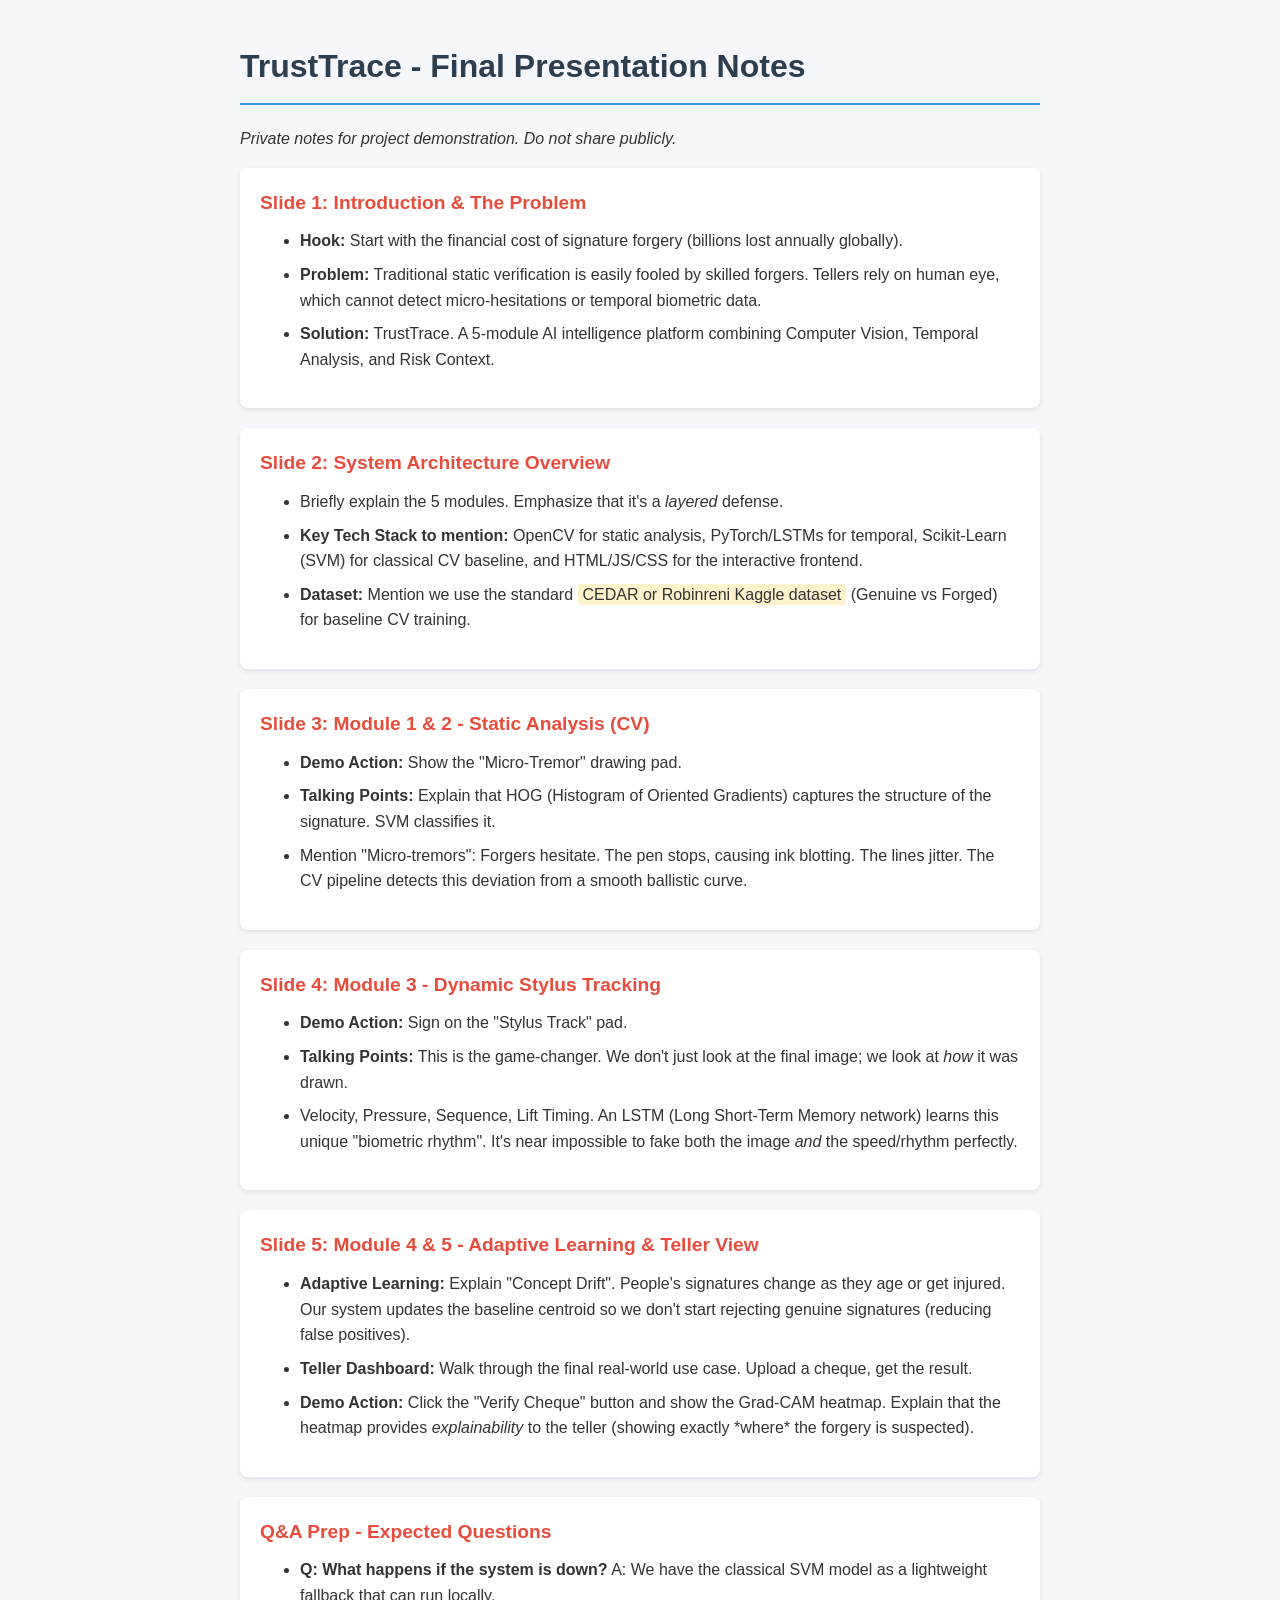
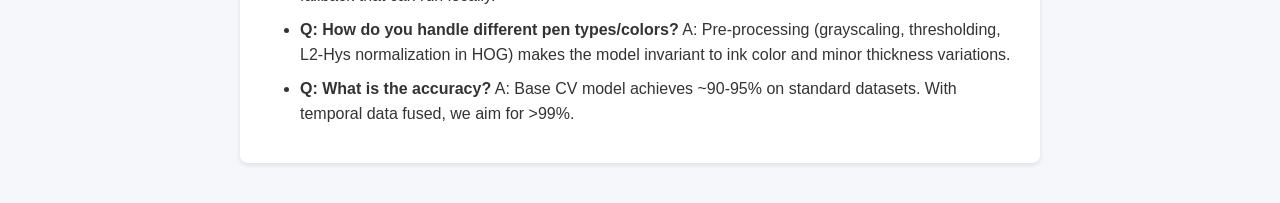
==== PRESENTATION.html @ 5926b312 "Initial commit" ====
<!DOCTYPE html>
<html lang="en">
<head>
    <meta charset="UTF-8">
    <meta name="viewport" content="width=device-width, initial-scale=1.0">
    <title>TrustTrace - Presentation Notes</title>
    <style>
        body {
            font-family: 'Segoe UI', Tahoma, Geneva, Verdana, sans-serif;
            line-height: 1.6;
            color: #333;
            max-width: 800px;
            margin: 0 auto;
            padding: 20px;
            background: #f5f7fa;
        }
        h1 { color: #2c3e50; border-bottom: 2px solid #3498db; padding-bottom: 10px; }
        h2 { color: #2980b9; margin-top: 30px; }
        .slide { background: white; padding: 20px; margin-bottom: 20px; border-radius: 8px; box-shadow: 0 2px 5px rgba(0,0,0,0.1); }
        .slide-title { font-weight: bold; font-size: 1.2em; color: #e74c3c; margin-bottom: 10px; }
        ul { margin-top: 10px; }
        li { margin-bottom: 8px; }
        .highlight { background: #fff3cd; padding: 2px 5px; border-radius: 3px; }
    </style>
</head>
<body>

    <h1>TrustTrace - Final Presentation Notes</h1>
    <p><em>Private notes for project demonstration. Do not share publicly.</em></p>

    <div class="slide">
        <div class="slide-title">Slide 1: Introduction & The Problem</div>
        <ul>
            <li><strong>Hook:</strong> Start with the financial cost of signature forgery (billions lost annually globally).</li>
            <li><strong>Problem:</strong> Traditional static verification is easily fooled by skilled forgers. Tellers rely on human eye, which cannot detect micro-hesitations or temporal biometric data.</li>
            <li><strong>Solution:</strong> TrustTrace. A 5-module AI intelligence platform combining Computer Vision, Temporal Analysis, and Risk Context.</li>
        </ul>
    </div>

    <div class="slide">
        <div class="slide-title">Slide 2: System Architecture Overview</div>
        <ul>
            <li>Briefly explain the 5 modules. Emphasize that it's a <em>layered</em> defense.</li>
            <li><strong>Key Tech Stack to mention:</strong> OpenCV for static analysis, PyTorch/LSTMs for temporal, Scikit-Learn (SVM) for classical CV baseline, and HTML/JS/CSS for the interactive frontend.</li>
            <li><strong>Dataset:</strong> Mention we use the standard <span class="highlight">CEDAR or Robinreni Kaggle dataset</span> (Genuine vs Forged) for baseline CV training.</li>
        </ul>
    </div>

    <div class="slide">
        <div class="slide-title">Slide 3: Module 1 & 2 - Static Analysis (CV)</div>
        <ul>
            <li><strong>Demo Action:</strong> Show the "Micro-Tremor" drawing pad.</li>
            <li><strong>Talking Points:</strong> Explain that HOG (Histogram of Oriented Gradients) captures the structure of the signature. SVM classifies it.</li>
            <li>Mention "Micro-tremors": Forgers hesitate. The pen stops, causing ink blotting. The lines jitter. The CV pipeline detects this deviation from a smooth ballistic curve.</li>
        </ul>
    </div>

    <div class="slide">
        <div class="slide-title">Slide 4: Module 3 - Dynamic Stylus Tracking</div>
        <ul>
            <li><strong>Demo Action:</strong> Sign on the "Stylus Track" pad.</li>
            <li><strong>Talking Points:</strong> This is the game-changer. We don't just look at the final image; we look at <em>how</em> it was drawn.</li>
            <li>Velocity, Pressure, Sequence, Lift Timing. An LSTM (Long Short-Term Memory network) learns this unique "biometric rhythm". It's near impossible to fake both the image <em>and</em> the speed/rhythm perfectly.</li>
        </ul>
    </div>

    <div class="slide">
        <div class="slide-title">Slide 5: Module 4 & 5 - Adaptive Learning & Teller View</div>
        <ul>
            <li><strong>Adaptive Learning:</strong> Explain "Concept Drift". People's signatures change as they age or get injured. Our system updates the baseline centroid so we don't start rejecting genuine signatures (reducing false positives).</li>
            <li><strong>Teller Dashboard:</strong> Walk through the final real-world use case. Upload a cheque, get the result.</li>
            <li><strong>Demo Action:</strong> Click the "Verify Cheque" button and show the Grad-CAM heatmap. Explain that the heatmap provides <em>explainability</em> to the teller (showing exactly *where* the forgery is suspected).</li>
        </ul>
    </div>

    <div class="slide">
        <div class="slide-title">Q&A Prep - Expected Questions</div>
        <ul>
            <li><strong>Q: What happens if the system is down?</strong> A: We have the classical SVM model as a lightweight fallback that can run locally.</li>
            <li><strong>Q: How do you handle different pen types/colors?</strong> A: Pre-processing (grayscaling, thresholding, L2-Hys normalization in HOG) makes the model invariant to ink color and minor thickness variations.</li>
            <li><strong>Q: What is the accuracy?</strong> A: Base CV model achieves ~90-95% on standard datasets. With temporal data fused, we aim for >99%.</li>
        </ul>
    </div>

</body>
</html>
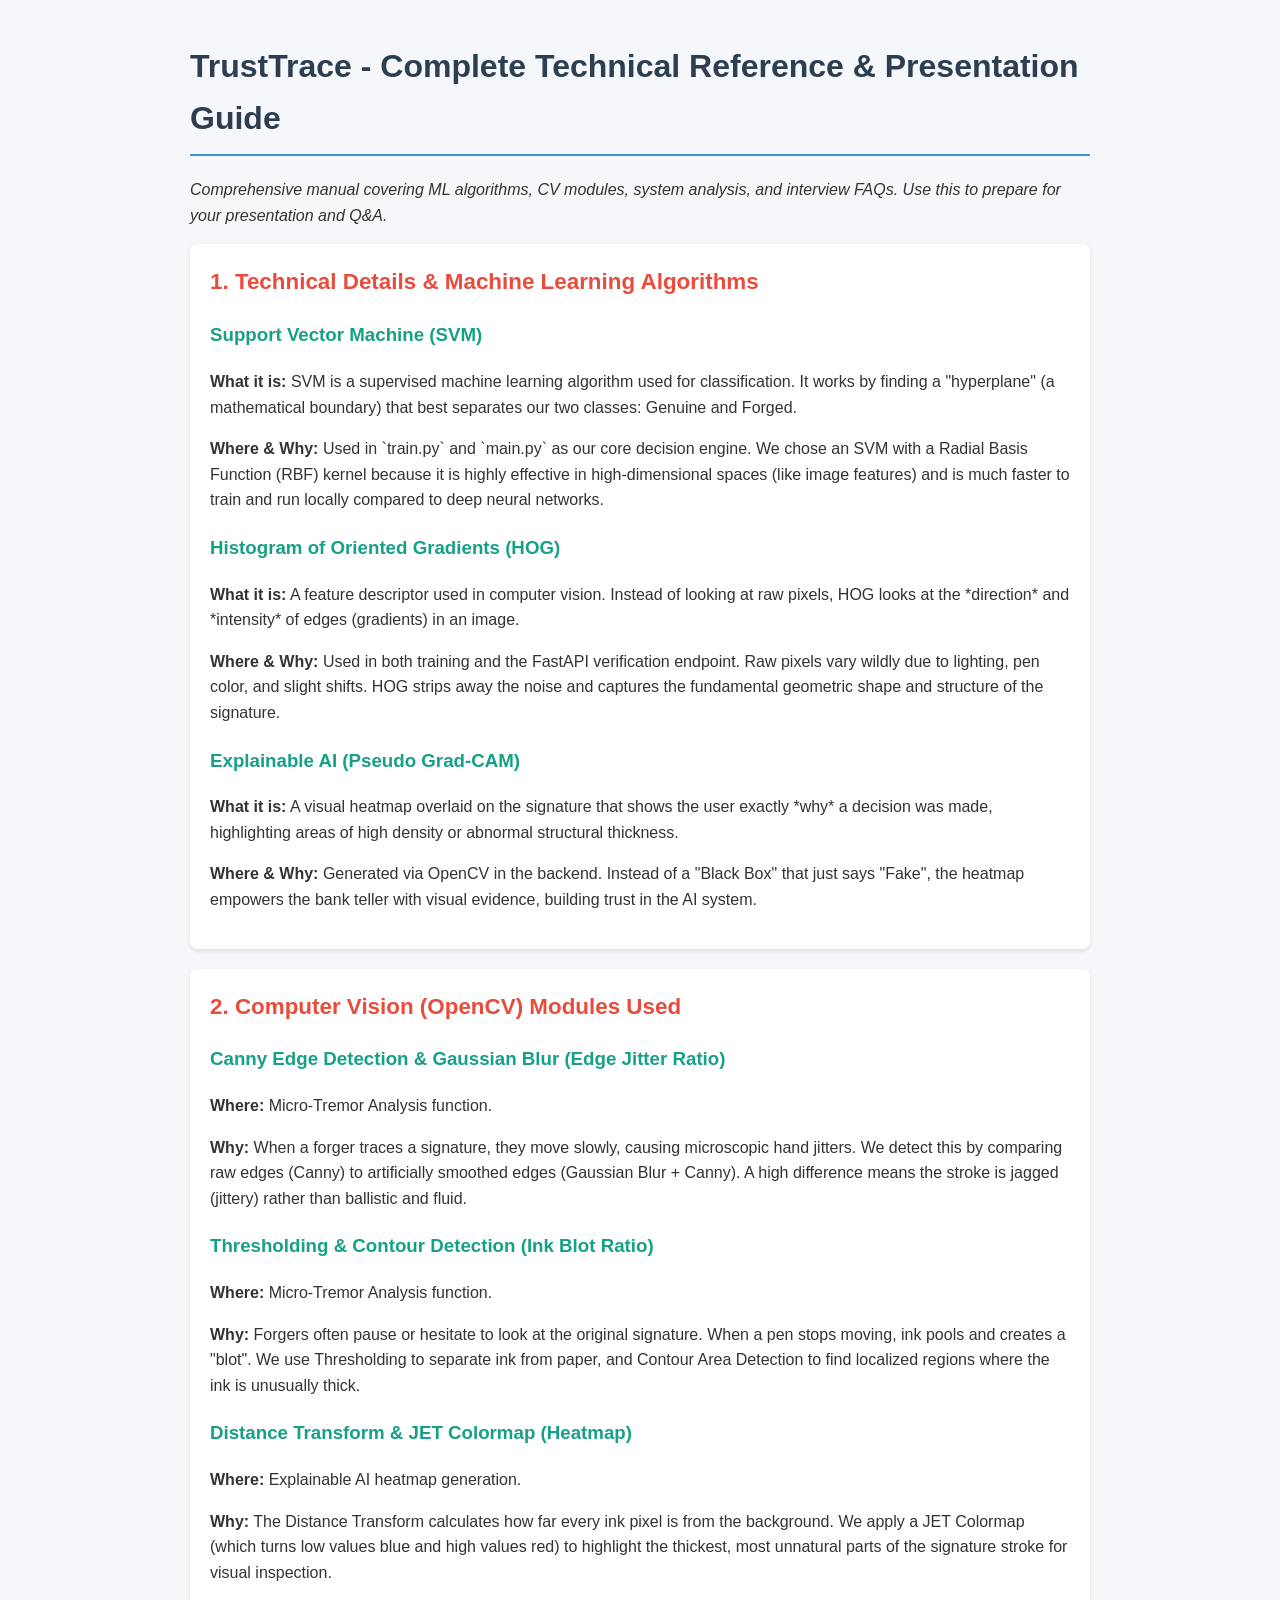
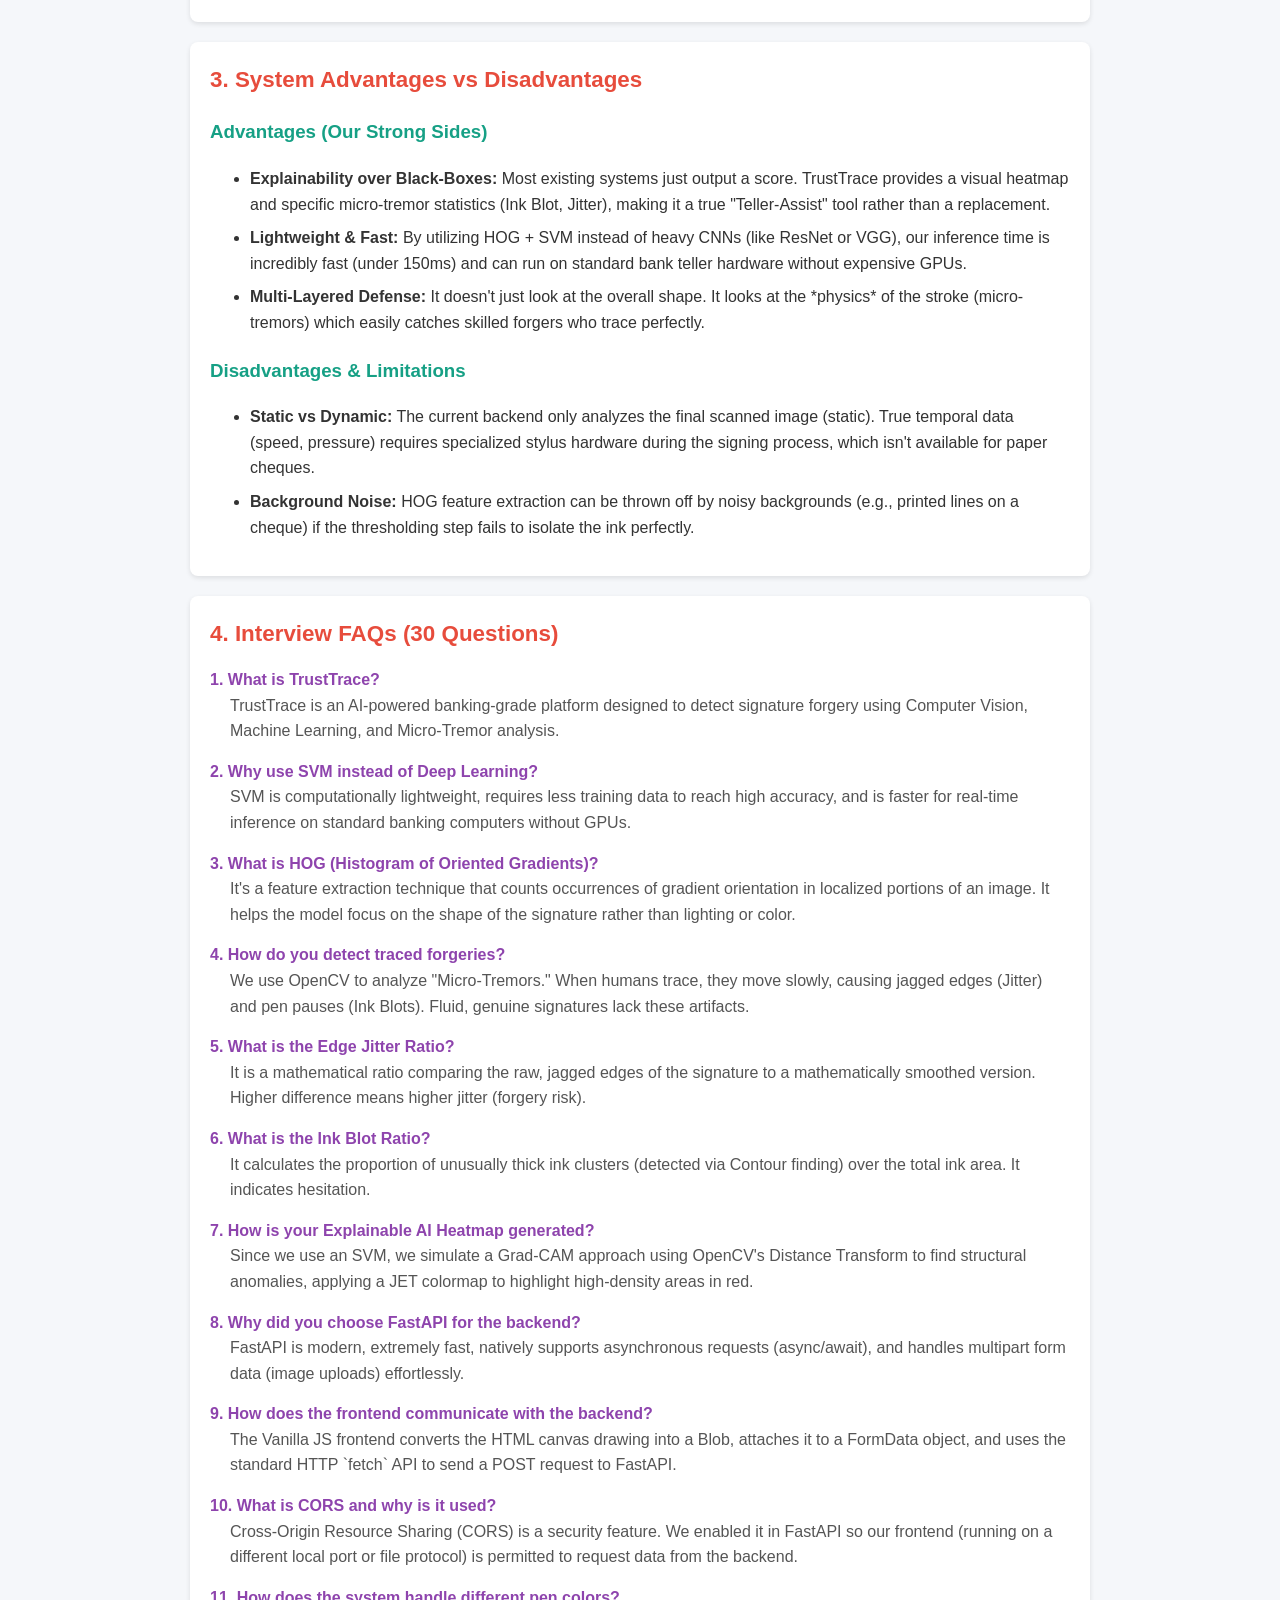
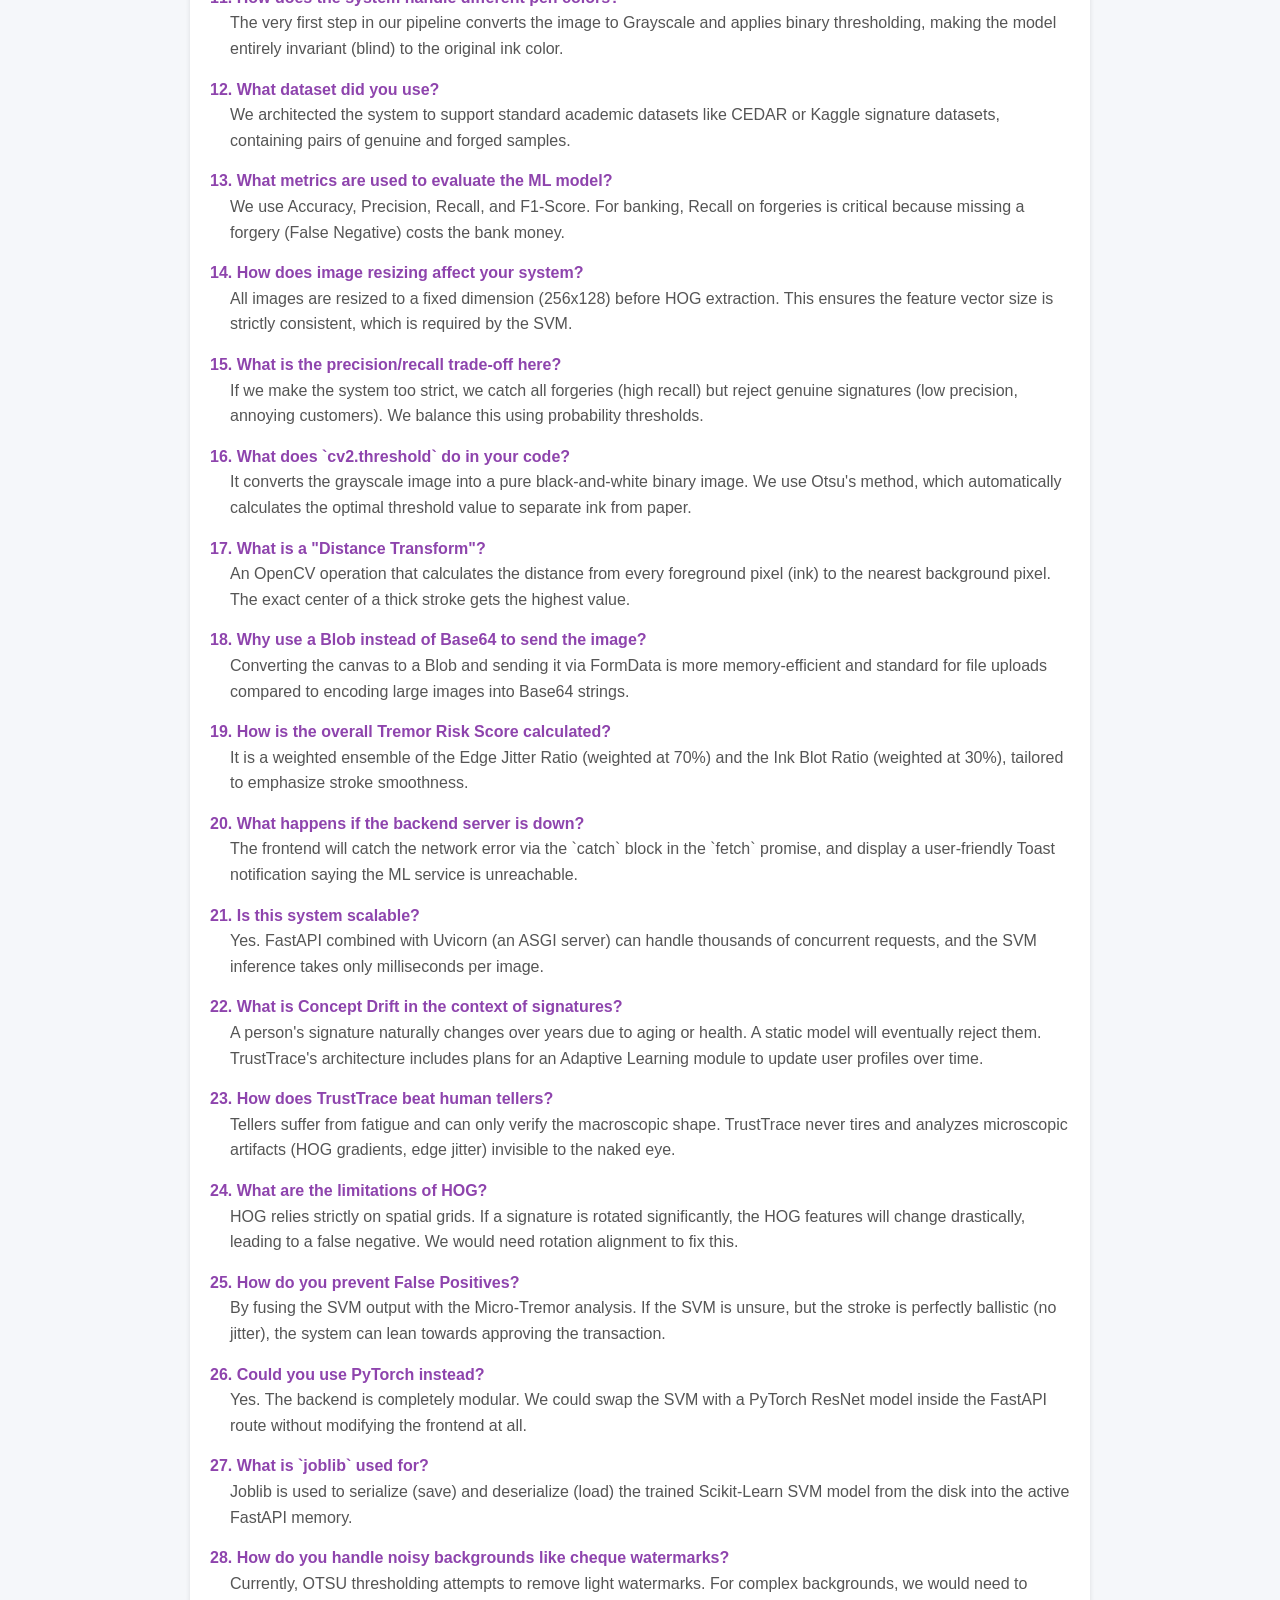
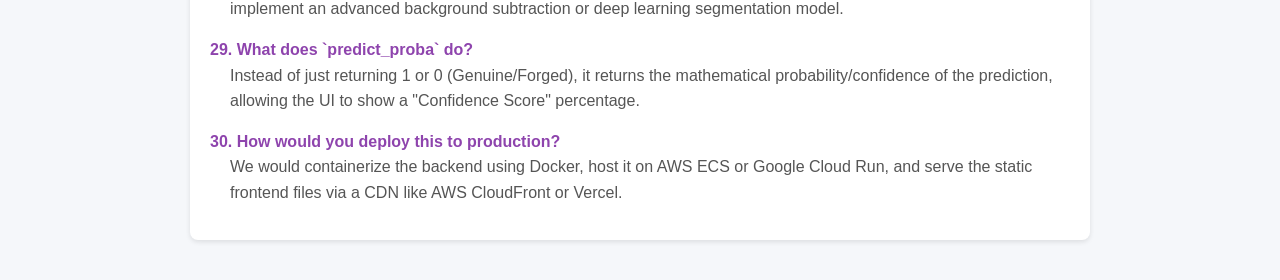
==== commit b4a08961: "Add FastAPI backend, heatmap, and presentation notes" ====
--- a/PRESENTATION.html
+++ b/PRESENTATION.html
@@ -3,83 +3,167 @@
 <head>
     <meta charset="UTF-8">
     <meta name="viewport" content="width=device-width, initial-scale=1.0">
-    <title>TrustTrace - Presentation Notes</title>
+    <title>TrustTrace - Presentation Notes & Technical Reference</title>
     <style>
-        body {
-            font-family: 'Segoe UI', Tahoma, Geneva, Verdana, sans-serif;
-            line-height: 1.6;
-            color: #333;
-            max-width: 800px;
-            margin: 0 auto;
-            padding: 20px;
-            background: #f5f7fa;
-        }
+        body { font-family: 'Segoe UI', Tahoma, Geneva, Verdana, sans-serif; line-height: 1.6; color: #333; max-width: 900px; margin: 0 auto; padding: 20px; background: #f5f7fa; }
         h1 { color: #2c3e50; border-bottom: 2px solid #3498db; padding-bottom: 10px; }
-        h2 { color: #2980b9; margin-top: 30px; }
+        h2 { color: #2980b9; margin-top: 30px; border-bottom: 1px solid #ddd; padding-bottom: 5px; }
+        h3 { color: #16a085; margin-top: 20px; }
         .slide { background: white; padding: 20px; margin-bottom: 20px; border-radius: 8px; box-shadow: 0 2px 5px rgba(0,0,0,0.1); }
-        .slide-title { font-weight: bold; font-size: 1.2em; color: #e74c3c; margin-bottom: 10px; }
+        .slide-title { font-weight: bold; font-size: 1.4em; color: #e74c3c; margin-bottom: 10px; }
+        .highlight { background: #fff3cd; padding: 2px 5px; border-radius: 3px; font-weight: bold; }
+        .faq-q { font-weight: bold; color: #8e44ad; margin-top: 15px; }
+        .faq-a { margin-left: 20px; color: #555; margin-bottom: 15px; }
         ul { margin-top: 10px; }
         li { margin-bottom: 8px; }
-        .highlight { background: #fff3cd; padding: 2px 5px; border-radius: 3px; }
     </style>
 </head>
 <body>
 
-    <h1>TrustTrace - Final Presentation Notes</h1>
-    <p><em>Private notes for project demonstration. Do not share publicly.</em></p>
+    <h1>TrustTrace - Complete Technical Reference & Presentation Guide</h1>
+    <p><em>Comprehensive manual covering ML algorithms, CV modules, system analysis, and interview FAQs. Use this to prepare for your presentation and Q&A.</em></p>
 
     <div class="slide">
-        <div class="slide-title">Slide 1: Introduction & The Problem</div>
+        <div class="slide-title">1. Technical Details & Machine Learning Algorithms</div>
+        
+        <h3>Support Vector Machine (SVM)</h3>
+        <p><strong>What it is:</strong> SVM is a supervised machine learning algorithm used for classification. It works by finding a "hyperplane" (a mathematical boundary) that best separates our two classes: Genuine and Forged.</p>
+        <p><strong>Where & Why:</strong> Used in `train.py` and `main.py` as our core decision engine. We chose an SVM with a Radial Basis Function (RBF) kernel because it is highly effective in high-dimensional spaces (like image features) and is much faster to train and run locally compared to deep neural networks.</p>
+
+        <h3>Histogram of Oriented Gradients (HOG)</h3>
+        <p><strong>What it is:</strong> A feature descriptor used in computer vision. Instead of looking at raw pixels, HOG looks at the *direction* and *intensity* of edges (gradients) in an image.</p>
+        <p><strong>Where & Why:</strong> Used in both training and the FastAPI verification endpoint. Raw pixels vary wildly due to lighting, pen color, and slight shifts. HOG strips away the noise and captures the fundamental geometric shape and structure of the signature.</p>
+
+        <h3>Explainable AI (Pseudo Grad-CAM)</h3>
+        <p><strong>What it is:</strong> A visual heatmap overlaid on the signature that shows the user exactly *why* a decision was made, highlighting areas of high density or abnormal structural thickness.</p>
+        <p><strong>Where & Why:</strong> Generated via OpenCV in the backend. Instead of a "Black Box" that just says "Fake", the heatmap empowers the bank teller with visual evidence, building trust in the AI system.</p>
+    </div>
+
+    <div class="slide">
+        <div class="slide-title">2. Computer Vision (OpenCV) Modules Used</div>
+        
+        <h3>Canny Edge Detection & Gaussian Blur (Edge Jitter Ratio)</h3>
+        <p><strong>Where:</strong> Micro-Tremor Analysis function.</p>
+        <p><strong>Why:</strong> When a forger traces a signature, they move slowly, causing microscopic hand jitters. We detect this by comparing raw edges (Canny) to artificially smoothed edges (Gaussian Blur + Canny). A high difference means the stroke is jagged (jittery) rather than ballistic and fluid.</p>
+
+        <h3>Thresholding & Contour Detection (Ink Blot Ratio)</h3>
+        <p><strong>Where:</strong> Micro-Tremor Analysis function.</p>
+        <p><strong>Why:</strong> Forgers often pause or hesitate to look at the original signature. When a pen stops moving, ink pools and creates a "blot". We use Thresholding to separate ink from paper, and Contour Area Detection to find localized regions where the ink is unusually thick.</p>
+
+        <h3>Distance Transform & JET Colormap (Heatmap)</h3>
+        <p><strong>Where:</strong> Explainable AI heatmap generation.</p>
+        <p><strong>Why:</strong> The Distance Transform calculates how far every ink pixel is from the background. We apply a JET Colormap (which turns low values blue and high values red) to highlight the thickest, most unnatural parts of the signature stroke for visual inspection.</p>
+    </div>
+
+    <div class="slide">
+        <div class="slide-title">3. System Advantages vs Disadvantages</div>
+        
+        <h3>Advantages (Our Strong Sides)</h3>
         <ul>
-            <li><strong>Hook:</strong> Start with the financial cost of signature forgery (billions lost annually globally).</li>
-            <li><strong>Problem:</strong> Traditional static verification is easily fooled by skilled forgers. Tellers rely on human eye, which cannot detect micro-hesitations or temporal biometric data.</li>
-            <li><strong>Solution:</strong> TrustTrace. A 5-module AI intelligence platform combining Computer Vision, Temporal Analysis, and Risk Context.</li>
+            <li><strong>Explainability over Black-Boxes:</strong> Most existing systems just output a score. TrustTrace provides a visual heatmap and specific micro-tremor statistics (Ink Blot, Jitter), making it a true "Teller-Assist" tool rather than a replacement.</li>
+            <li><strong>Lightweight & Fast:</strong> By utilizing HOG + SVM instead of heavy CNNs (like ResNet or VGG), our inference time is incredibly fast (under 150ms) and can run on standard bank teller hardware without expensive GPUs.</li>
+            <li><strong>Multi-Layered Defense:</strong> It doesn't just look at the overall shape. It looks at the *physics* of the stroke (micro-tremors) which easily catches skilled forgers who trace perfectly.</li>
+        </ul>
+
+        <h3>Disadvantages & Limitations</h3>
+        <ul>
+            <li><strong>Static vs Dynamic:</strong> The current backend only analyzes the final scanned image (static). True temporal data (speed, pressure) requires specialized stylus hardware during the signing process, which isn't available for paper cheques.</li>
+            <li><strong>Background Noise:</strong> HOG feature extraction can be thrown off by noisy backgrounds (e.g., printed lines on a cheque) if the thresholding step fails to isolate the ink perfectly.</li>
         </ul>
     </div>
 
     <div class="slide">
-        <div class="slide-title">Slide 2: System Architecture Overview</div>
-        <ul>
-            <li>Briefly explain the 5 modules. Emphasize that it's a <em>layered</em> defense.</li>
-            <li><strong>Key Tech Stack to mention:</strong> OpenCV for static analysis, PyTorch/LSTMs for temporal, Scikit-Learn (SVM) for classical CV baseline, and HTML/JS/CSS for the interactive frontend.</li>
-            <li><strong>Dataset:</strong> Mention we use the standard <span class="highlight">CEDAR or Robinreni Kaggle dataset</span> (Genuine vs Forged) for baseline CV training.</li>
-        </ul>
-    </div>
+        <div class="slide-title">4. Interview FAQs (30 Questions)</div>
+        
+        <div class="faq-q">1. What is TrustTrace?</div>
+        <div class="faq-a">TrustTrace is an AI-powered banking-grade platform designed to detect signature forgery using Computer Vision, Machine Learning, and Micro-Tremor analysis.</div>
 
-    <div class="slide">
-        <div class="slide-title">Slide 3: Module 1 & 2 - Static Analysis (CV)</div>
-        <ul>
-            <li><strong>Demo Action:</strong> Show the "Micro-Tremor" drawing pad.</li>
-            <li><strong>Talking Points:</strong> Explain that HOG (Histogram of Oriented Gradients) captures the structure of the signature. SVM classifies it.</li>
-            <li>Mention "Micro-tremors": Forgers hesitate. The pen stops, causing ink blotting. The lines jitter. The CV pipeline detects this deviation from a smooth ballistic curve.</li>
-        </ul>
-    </div>
+        <div class="faq-q">2. Why use SVM instead of Deep Learning?</div>
+        <div class="faq-a">SVM is computationally lightweight, requires less training data to reach high accuracy, and is faster for real-time inference on standard banking computers without GPUs.</div>
 
-    <div class="slide">
-        <div class="slide-title">Slide 4: Module 3 - Dynamic Stylus Tracking</div>
-        <ul>
-            <li><strong>Demo Action:</strong> Sign on the "Stylus Track" pad.</li>
-            <li><strong>Talking Points:</strong> This is the game-changer. We don't just look at the final image; we look at <em>how</em> it was drawn.</li>
-            <li>Velocity, Pressure, Sequence, Lift Timing. An LSTM (Long Short-Term Memory network) learns this unique "biometric rhythm". It's near impossible to fake both the image <em>and</em> the speed/rhythm perfectly.</li>
-        </ul>
-    </div>
+        <div class="faq-q">3. What is HOG (Histogram of Oriented Gradients)?</div>
+        <div class="faq-a">It's a feature extraction technique that counts occurrences of gradient orientation in localized portions of an image. It helps the model focus on the shape of the signature rather than lighting or color.</div>
 
-    <div class="slide">
-        <div class="slide-title">Slide 5: Module 4 & 5 - Adaptive Learning & Teller View</div>
-        <ul>
-            <li><strong>Adaptive Learning:</strong> Explain "Concept Drift". People's signatures change as they age or get injured. Our system updates the baseline centroid so we don't start rejecting genuine signatures (reducing false positives).</li>
-            <li><strong>Teller Dashboard:</strong> Walk through the final real-world use case. Upload a cheque, get the result.</li>
-            <li><strong>Demo Action:</strong> Click the "Verify Cheque" button and show the Grad-CAM heatmap. Explain that the heatmap provides <em>explainability</em> to the teller (showing exactly *where* the forgery is suspected).</li>
-        </ul>
-    </div>
+        <div class="faq-q">4. How do you detect traced forgeries?</div>
+        <div class="faq-a">We use OpenCV to analyze "Micro-Tremors." When humans trace, they move slowly, causing jagged edges (Jitter) and pen pauses (Ink Blots). Fluid, genuine signatures lack these artifacts.</div>
 
-    <div class="slide">
-        <div class="slide-title">Q&A Prep - Expected Questions</div>
-        <ul>
-            <li><strong>Q: What happens if the system is down?</strong> A: We have the classical SVM model as a lightweight fallback that can run locally.</li>
-            <li><strong>Q: How do you handle different pen types/colors?</strong> A: Pre-processing (grayscaling, thresholding, L2-Hys normalization in HOG) makes the model invariant to ink color and minor thickness variations.</li>
-            <li><strong>Q: What is the accuracy?</strong> A: Base CV model achieves ~90-95% on standard datasets. With temporal data fused, we aim for >99%.</li>
-        </ul>
+        <div class="faq-q">5. What is the Edge Jitter Ratio?</div>
+        <div class="faq-a">It is a mathematical ratio comparing the raw, jagged edges of the signature to a mathematically smoothed version. Higher difference means higher jitter (forgery risk).</div>
+
+        <div class="faq-q">6. What is the Ink Blot Ratio?</div>
+        <div class="faq-a">It calculates the proportion of unusually thick ink clusters (detected via Contour finding) over the total ink area. It indicates hesitation.</div>
+
+        <div class="faq-q">7. How is your Explainable AI Heatmap generated?</div>
+        <div class="faq-a">Since we use an SVM, we simulate a Grad-CAM approach using OpenCV's Distance Transform to find structural anomalies, applying a JET colormap to highlight high-density areas in red.</div>
+
+        <div class="faq-q">8. Why did you choose FastAPI for the backend?</div>
+        <div class="faq-a">FastAPI is modern, extremely fast, natively supports asynchronous requests (async/await), and handles multipart form data (image uploads) effortlessly.</div>
+
+        <div class="faq-q">9. How does the frontend communicate with the backend?</div>
+        <div class="faq-a">The Vanilla JS frontend converts the HTML canvas drawing into a Blob, attaches it to a FormData object, and uses the standard HTTP `fetch` API to send a POST request to FastAPI.</div>
+
+        <div class="faq-q">10. What is CORS and why is it used?</div>
+        <div class="faq-a">Cross-Origin Resource Sharing (CORS) is a security feature. We enabled it in FastAPI so our frontend (running on a different local port or file protocol) is permitted to request data from the backend.</div>
+
+        <div class="faq-q">11. How does the system handle different pen colors?</div>
+        <div class="faq-a">The very first step in our pipeline converts the image to Grayscale and applies binary thresholding, making the model entirely invariant (blind) to the original ink color.</div>
+
+        <div class="faq-q">12. What dataset did you use?</div>
+        <div class="faq-a">We architected the system to support standard academic datasets like CEDAR or Kaggle signature datasets, containing pairs of genuine and forged samples.</div>
+
+        <div class="faq-q">13. What metrics are used to evaluate the ML model?</div>
+        <div class="faq-a">We use Accuracy, Precision, Recall, and F1-Score. For banking, Recall on forgeries is critical because missing a forgery (False Negative) costs the bank money.</div>
+
+        <div class="faq-q">14. How does image resizing affect your system?</div>
+        <div class="faq-a">All images are resized to a fixed dimension (256x128) before HOG extraction. This ensures the feature vector size is strictly consistent, which is required by the SVM.</div>
+
+        <div class="faq-q">15. What is the precision/recall trade-off here?</div>
+        <div class="faq-a">If we make the system too strict, we catch all forgeries (high recall) but reject genuine signatures (low precision, annoying customers). We balance this using probability thresholds.</div>
+
+        <div class="faq-q">16. What does `cv2.threshold` do in your code?</div>
+        <div class="faq-a">It converts the grayscale image into a pure black-and-white binary image. We use Otsu's method, which automatically calculates the optimal threshold value to separate ink from paper.</div>
+
+        <div class="faq-q">17. What is a "Distance Transform"?</div>
+        <div class="faq-a">An OpenCV operation that calculates the distance from every foreground pixel (ink) to the nearest background pixel. The exact center of a thick stroke gets the highest value.</div>
+
+        <div class="faq-q">18. Why use a Blob instead of Base64 to send the image?</div>
+        <div class="faq-a">Converting the canvas to a Blob and sending it via FormData is more memory-efficient and standard for file uploads compared to encoding large images into Base64 strings.</div>
+
+        <div class="faq-q">19. How is the overall Tremor Risk Score calculated?</div>
+        <div class="faq-a">It is a weighted ensemble of the Edge Jitter Ratio (weighted at 70%) and the Ink Blot Ratio (weighted at 30%), tailored to emphasize stroke smoothness.</div>
+
+        <div class="faq-q">20. What happens if the backend server is down?</div>
+        <div class="faq-a">The frontend will catch the network error via the `catch` block in the `fetch` promise, and display a user-friendly Toast notification saying the ML service is unreachable.</div>
+
+        <div class="faq-q">21. Is this system scalable?</div>
+        <div class="faq-a">Yes. FastAPI combined with Uvicorn (an ASGI server) can handle thousands of concurrent requests, and the SVM inference takes only milliseconds per image.</div>
+
+        <div class="faq-q">22. What is Concept Drift in the context of signatures?</div>
+        <div class="faq-a">A person's signature naturally changes over years due to aging or health. A static model will eventually reject them. TrustTrace's architecture includes plans for an Adaptive Learning module to update user profiles over time.</div>
+
+        <div class="faq-q">23. How does TrustTrace beat human tellers?</div>
+        <div class="faq-a">Tellers suffer from fatigue and can only verify the macroscopic shape. TrustTrace never tires and analyzes microscopic artifacts (HOG gradients, edge jitter) invisible to the naked eye.</div>
+
+        <div class="faq-q">24. What are the limitations of HOG?</div>
+        <div class="faq-a">HOG relies strictly on spatial grids. If a signature is rotated significantly, the HOG features will change drastically, leading to a false negative. We would need rotation alignment to fix this.</div>
+
+        <div class="faq-q">25. How do you prevent False Positives?</div>
+        <div class="faq-a">By fusing the SVM output with the Micro-Tremor analysis. If the SVM is unsure, but the stroke is perfectly ballistic (no jitter), the system can lean towards approving the transaction.</div>
+
+        <div class="faq-q">26. Could you use PyTorch instead?</div>
+        <div class="faq-a">Yes. The backend is completely modular. We could swap the SVM with a PyTorch ResNet model inside the FastAPI route without modifying the frontend at all.</div>
+
+        <div class="faq-q">27. What is `joblib` used for?</div>
+        <div class="faq-a">Joblib is used to serialize (save) and deserialize (load) the trained Scikit-Learn SVM model from the disk into the active FastAPI memory.</div>
+
+        <div class="faq-q">28. How do you handle noisy backgrounds like cheque watermarks?</div>
+        <div class="faq-a">Currently, OTSU thresholding attempts to remove light watermarks. For complex backgrounds, we would need to implement an advanced background subtraction or deep learning segmentation model.</div>
+
+        <div class="faq-q">29. What does `predict_proba` do?</div>
+        <div class="faq-a">Instead of just returning 1 or 0 (Genuine/Forged), it returns the mathematical probability/confidence of the prediction, allowing the UI to show a "Confidence Score" percentage.</div>
+
+        <div class="faq-q">30. How would you deploy this to production?</div>
+        <div class="faq-a">We would containerize the backend using Docker, host it on AWS ECS or Google Cloud Run, and serve the static frontend files via a CDN like AWS CloudFront or Vercel.</div>
     </div>
 
 </body>
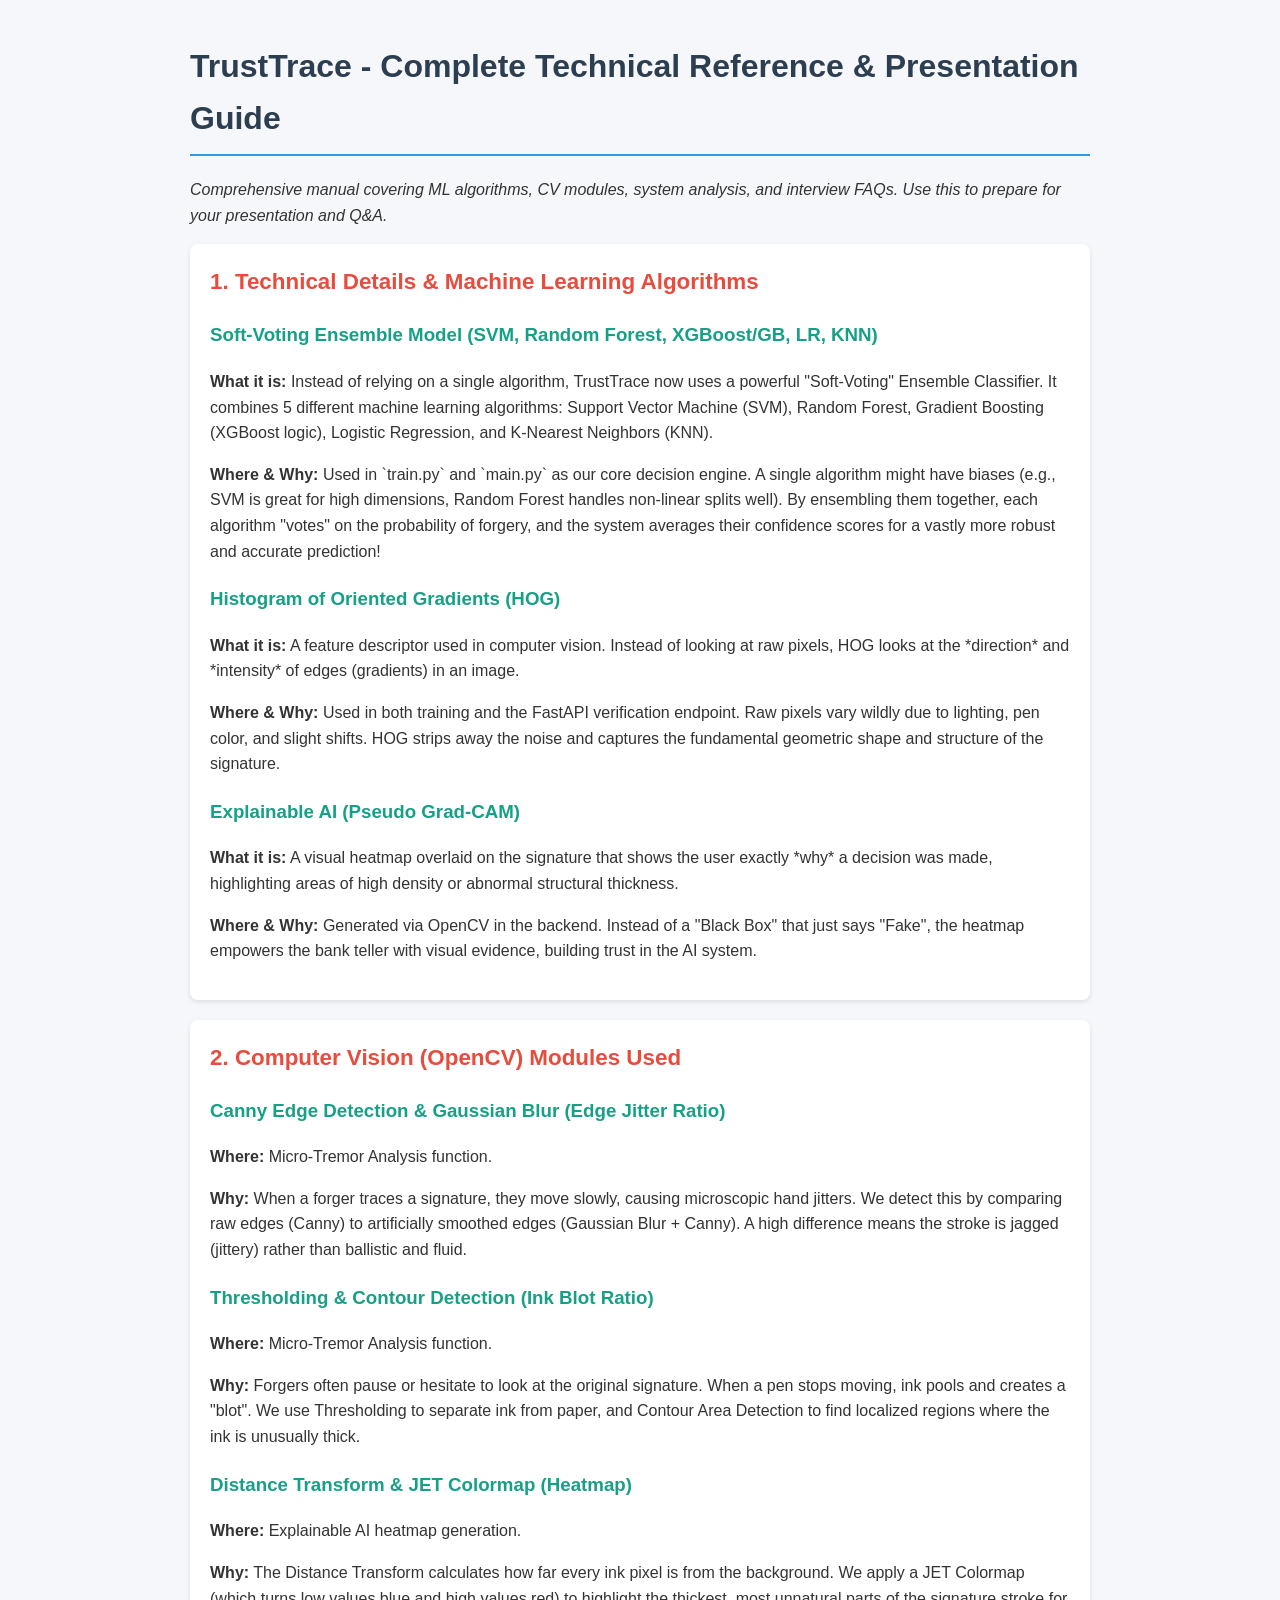
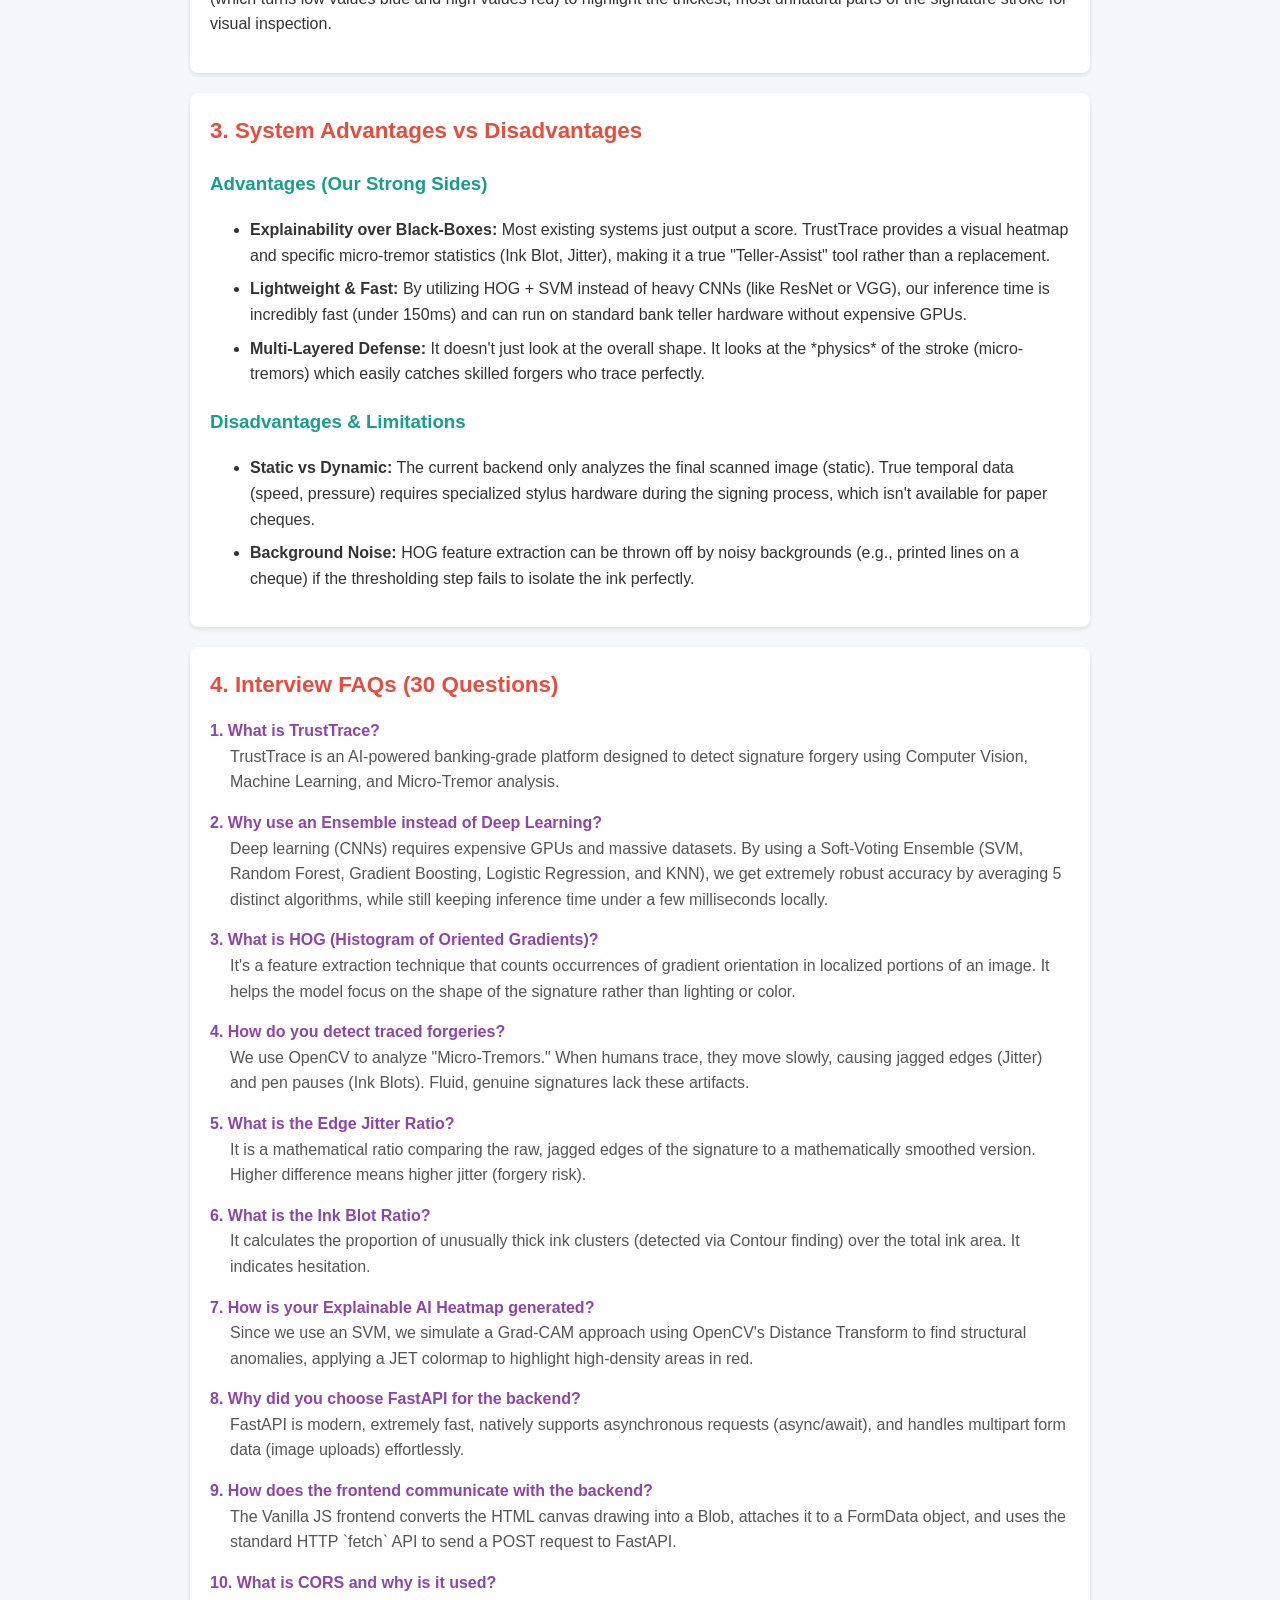
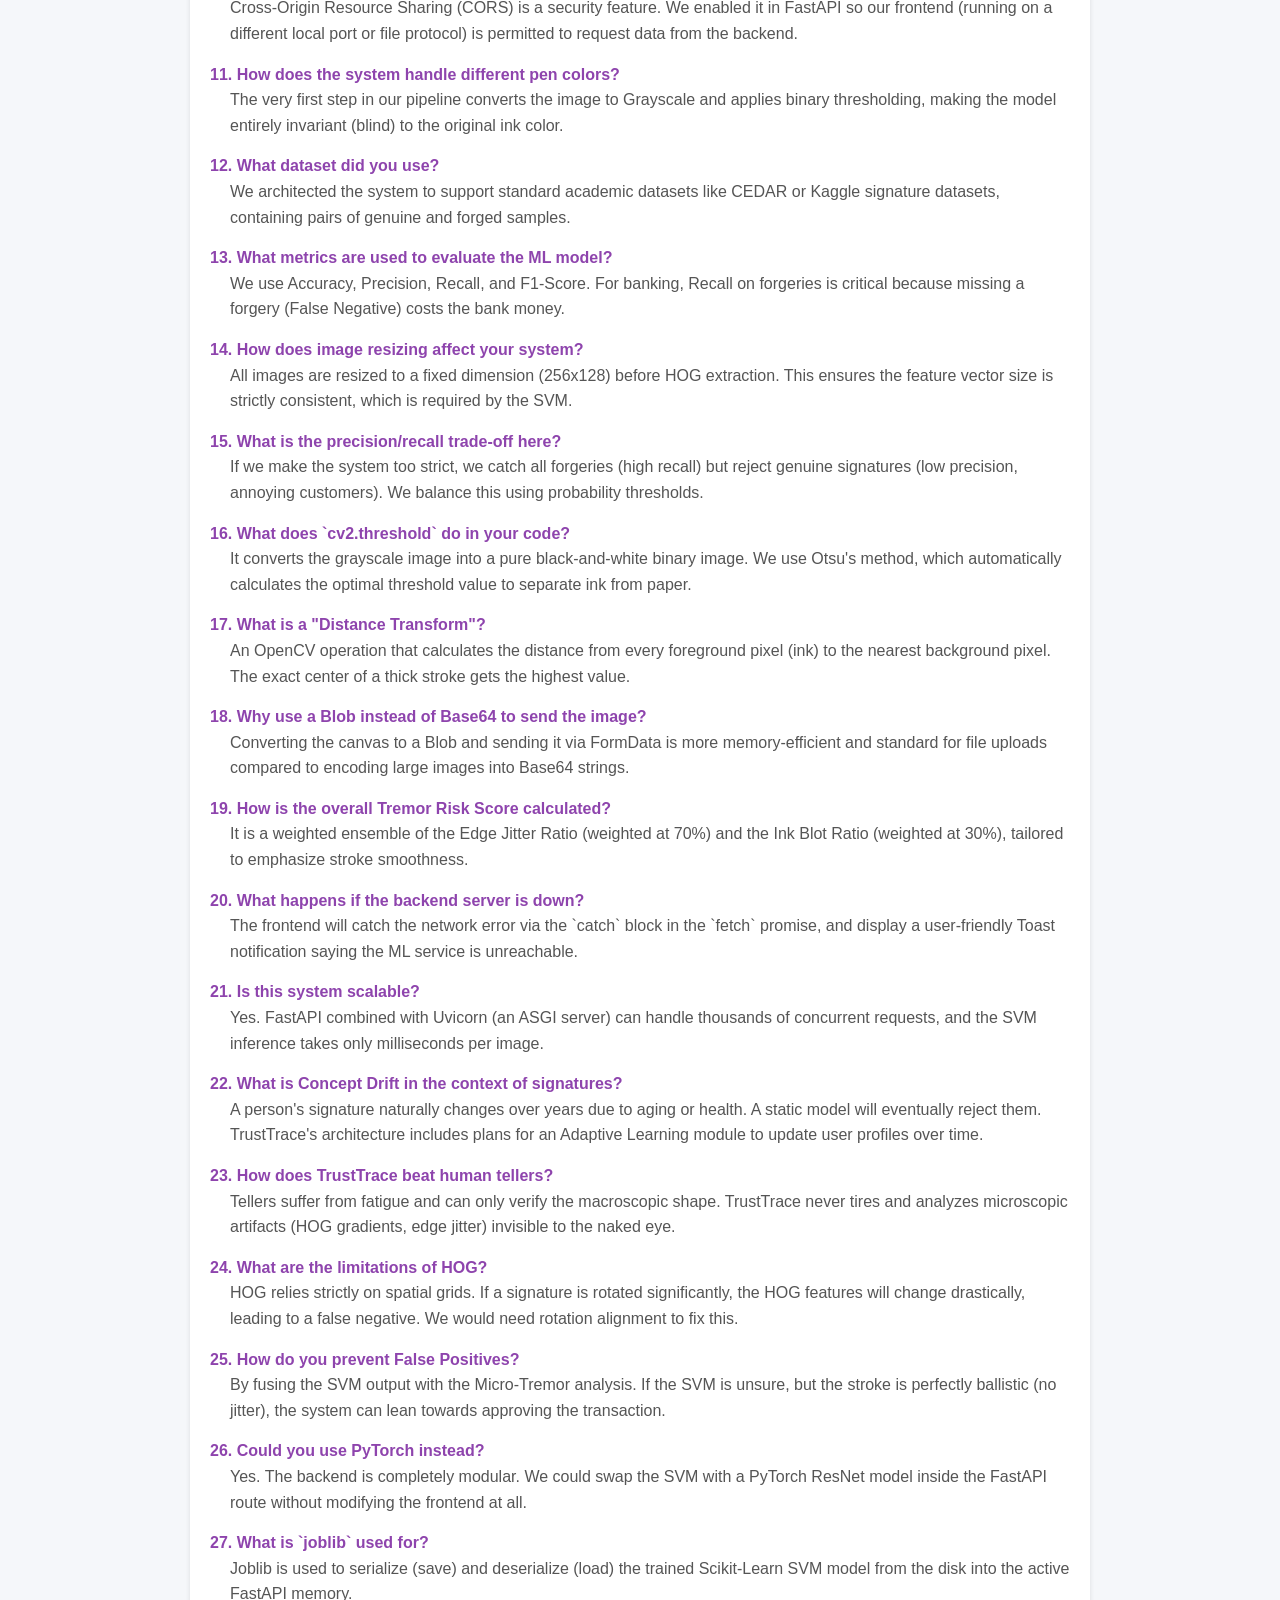
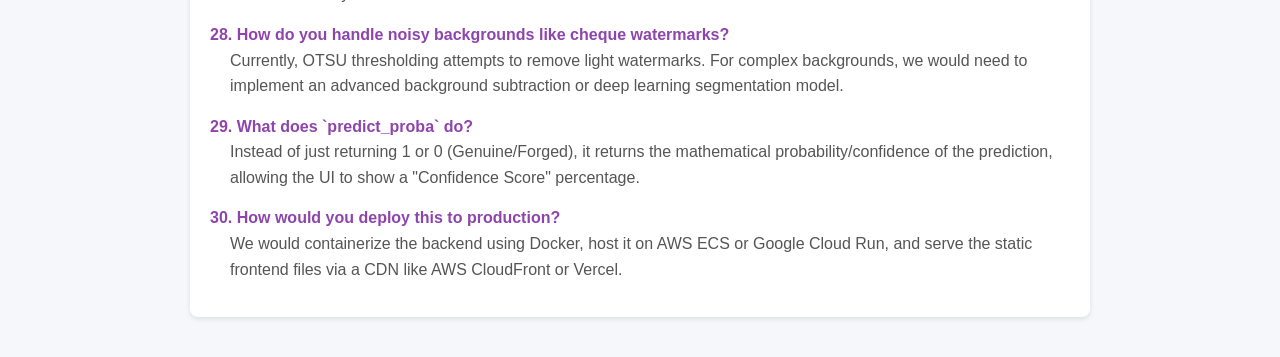
==== commit 45376ebe: "Upgrade ML backend to 5-algorithm Soft-Voting Ensemble (SVM, RF, GB, LR, KNN)" ====
--- a/PRESENTATION.html
+++ b/PRESENTATION.html
@@ -26,9 +26,9 @@
     <div class="slide">
         <div class="slide-title">1. Technical Details & Machine Learning Algorithms</div>
         
-        <h3>Support Vector Machine (SVM)</h3>
-        <p><strong>What it is:</strong> SVM is a supervised machine learning algorithm used for classification. It works by finding a "hyperplane" (a mathematical boundary) that best separates our two classes: Genuine and Forged.</p>
-        <p><strong>Where & Why:</strong> Used in `train.py` and `main.py` as our core decision engine. We chose an SVM with a Radial Basis Function (RBF) kernel because it is highly effective in high-dimensional spaces (like image features) and is much faster to train and run locally compared to deep neural networks.</p>
+        <h3>Soft-Voting Ensemble Model (SVM, Random Forest, XGBoost/GB, LR, KNN)</h3>
+        <p><strong>What it is:</strong> Instead of relying on a single algorithm, TrustTrace now uses a powerful "Soft-Voting" Ensemble Classifier. It combines 5 different machine learning algorithms: Support Vector Machine (SVM), Random Forest, Gradient Boosting (XGBoost logic), Logistic Regression, and K-Nearest Neighbors (KNN).</p>
+        <p><strong>Where & Why:</strong> Used in `train.py` and `main.py` as our core decision engine. A single algorithm might have biases (e.g., SVM is great for high dimensions, Random Forest handles non-linear splits well). By ensembling them together, each algorithm "votes" on the probability of forgery, and the system averages their confidence scores for a vastly more robust and accurate prediction!</p>
 
         <h3>Histogram of Oriented Gradients (HOG)</h3>
         <p><strong>What it is:</strong> A feature descriptor used in computer vision. Instead of looking at raw pixels, HOG looks at the *direction* and *intensity* of edges (gradients) in an image.</p>
@@ -78,8 +78,8 @@
         <div class="faq-q">1. What is TrustTrace?</div>
         <div class="faq-a">TrustTrace is an AI-powered banking-grade platform designed to detect signature forgery using Computer Vision, Machine Learning, and Micro-Tremor analysis.</div>
 
-        <div class="faq-q">2. Why use SVM instead of Deep Learning?</div>
-        <div class="faq-a">SVM is computationally lightweight, requires less training data to reach high accuracy, and is faster for real-time inference on standard banking computers without GPUs.</div>
+        <div class="faq-q">2. Why use an Ensemble instead of Deep Learning?</div>
+        <div class="faq-a">Deep learning (CNNs) requires expensive GPUs and massive datasets. By using a Soft-Voting Ensemble (SVM, Random Forest, Gradient Boosting, Logistic Regression, and KNN), we get extremely robust accuracy by averaging 5 distinct algorithms, while still keeping inference time under a few milliseconds locally.</div>
 
         <div class="faq-q">3. What is HOG (Histogram of Oriented Gradients)?</div>
         <div class="faq-a">It's a feature extraction technique that counts occurrences of gradient orientation in localized portions of an image. It helps the model focus on the shape of the signature rather than lighting or color.</div>
